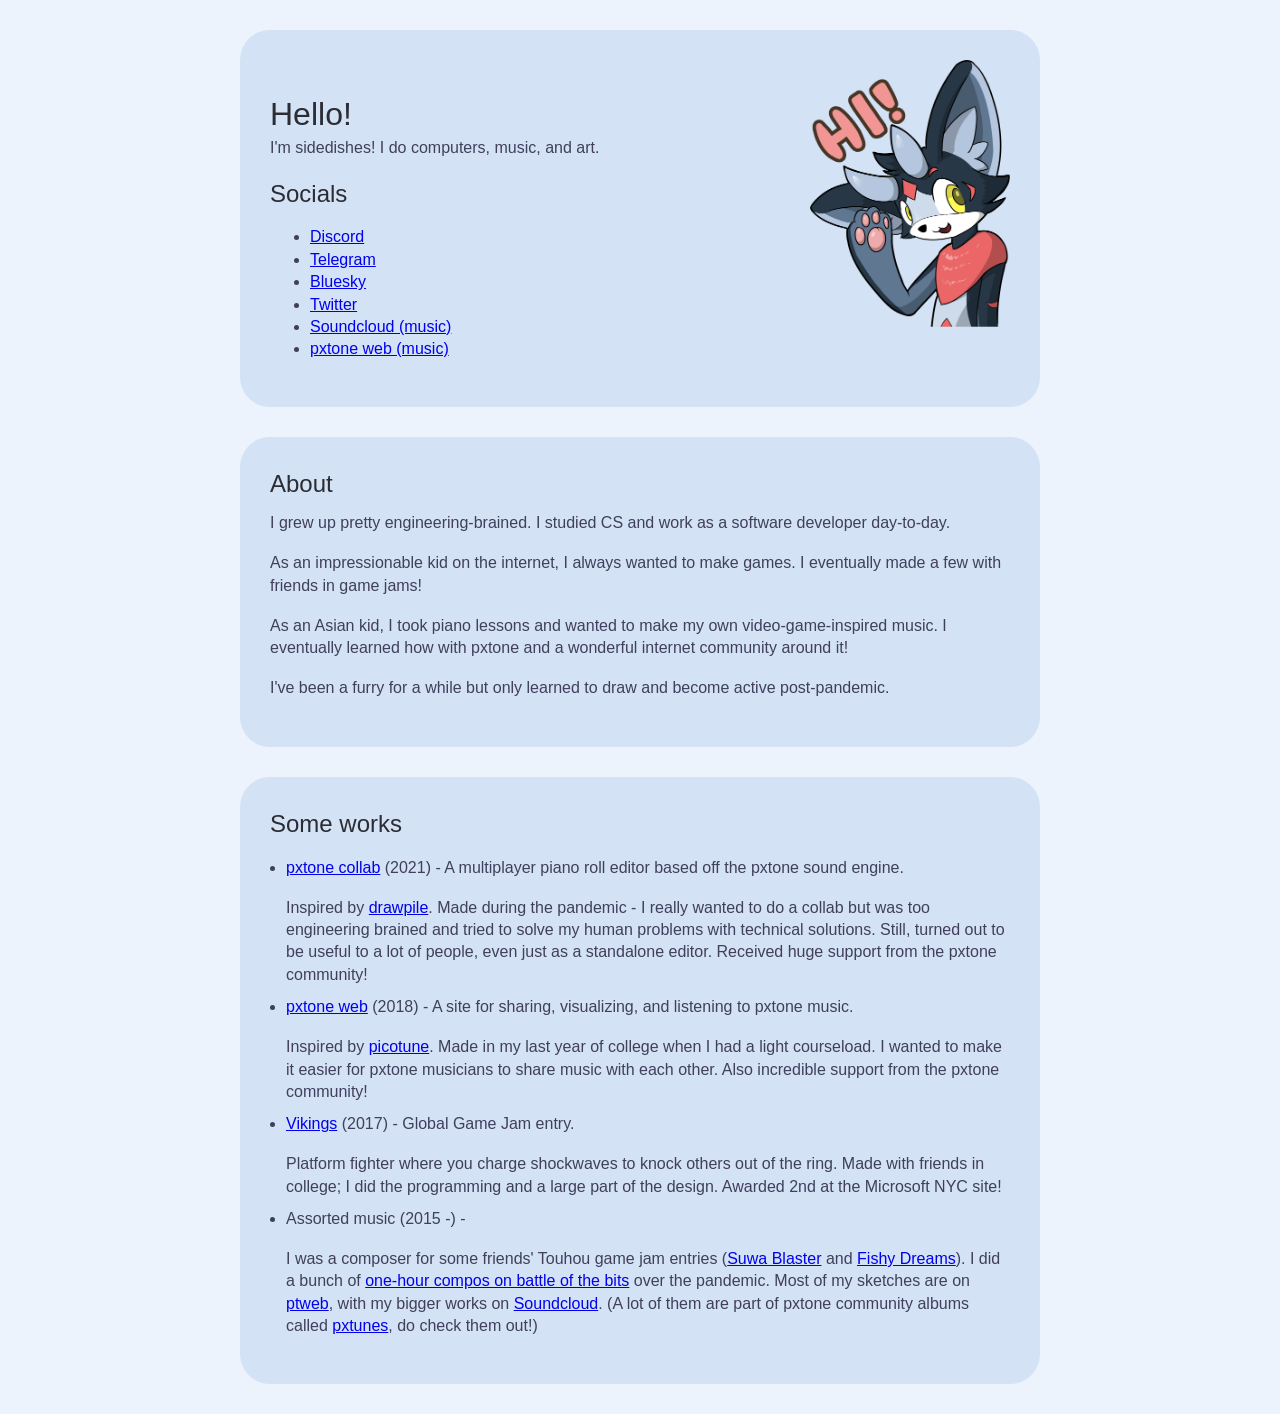
==== docs/index.html @ 81be2547 "mv to docs" ====
<!DOCTYPE html>
<html>

<head>
  <meta charset="UTF-8" />
  <link rel="stylesheet" href="reset.css">
  <link rel="stylesheet" href="index.css">
  <title>sidedishes' site</title>
</head>

<body>
  <div class="grail-side"></div>
  <div class="container">
    <div style="flex:1; min-width:200px">
      <h1>Hello!</h1>
      <p>I'm sidedishes! I do computers, music, and art. </p>

      <h2>Socials</h2>
      <ul>
        <li><a href="https://discord.com/users/sidedishes">Discord</a></li>
        <li><a href="https://t.me/sidedishf">Telegram</a></li>
        <li><a href="https://bsky.app/profile/sidedishes.bsky.social">Bluesky</a></li>
        <li><a href="https://twitter.com/sidedishf">Twitter</a></li>
        <li><a href="https://soundcloud.com/sidedishes">Soundcloud (music)</a></li>
        <li><a href="https://www.ptweb.me/profile/2">pxtone web (music)</a></li>
      </ul>
    </div>

    <img src="./sona.png" style="flex: 1 1; max-width:200px" />
  </div>

  <div class="container">
    <div>
      <h2>About</h2>
      <p>I grew up pretty engineering-brained. I studied CS and work as a software developer day-to-day.</p>

      <p>As an impressionable kid on the internet, I always wanted to make games.
        I eventually made a few with friends in game jams!
      </p>

      <p>As an Asian kid, I took piano lessons and wanted to make my own video-game-inspired music.
        I eventually learned how with pxtone and a wonderful internet community around it!
      </p>

      <p>I've been a furry for a while but only learned to draw and become active post-pandemic.
      </p>
    </div>
  </div>

  <div class="container">
    <div id="projects">
      <h2>Some works</h2>
      <ul>
        <li><p><a class="project-name" href="https://yuxshao.github.io/ptcollab/">pxtone collab</a> (2021) -
          A multiplayer piano roll editor based off the pxtone sound engine.</p>
          Inspired by <a href="https://drawpile.net/">drawpile</a>.
          Made during the pandemic - I really wanted to do a collab but was too engineering brained and tried to solve my human problems with technical solutions.
          Still, turned out to be useful to a lot of people, even just as a standalone editor.
          Received huge support from the pxtone community!
        </li>
        <li><p><a class="project-name" href="https://ptweb.me/">pxtone web</a> (2018) - A site for sharing, visualizing, and listening to pxtone music.</p>
          Inspired by <a href="http://picotune.me/">picotune</a>.
          Made in my last year of college when I had a light courseload.
          I wanted to make it easier for pxtone musicians to share music with each other.
          Also incredible support from the pxtone community!</li>
        <li><p><a class="project-name" href="https://v3.globalgamejam.org/2017/games/vikings">Vikings</a> (2017) - Global Game Jam entry.</p>
          Platform fighter where you charge shockwaves to knock others out of the ring.
          Made with friends in college; I did the programming and a large part of the design.
          Awarded 2nd at the Microsoft NYC site!</li>
          
        <li><p><span class="project-name">Assorted music</span> (2015 -) - </p>
          I was a composer for some friends' Touhou game jam entries (<a href="https://slascoplerd.itch.io/suwa-blaster">Suwa Blaster</a> and <a href="https://iced-lemon.itch.io/fishy-dreams">Fishy Dreams</a>).
          I did a bunch of <a href="https://battleofthebits.com/barracks/Profile/side/">one-hour compos on battle of the bits</a> over the pandemic.
          Most of my sketches are on <a href="https://www.ptweb.me/profile/2">ptweb</a>, with my bigger works on <a href="https://soundcloud.com/sidedishes/tracks">Soundcloud</a>. (A lot of them are part of pxtone community albums called <a href="https://pxtunes.bandcamp.com">pxtunes</a>, do check them out!)
        </li>
      </ul>
    </div>
  </div>
  <div class="grail-side"></div>
</body>

</html>
---- docs/index.css ----
body {
    font-family:sans-serif;
    background-color:rgb(236, 243, 253);
    color:rgb(64, 63, 93)
}

.grail-side {
    flex: 0 1 300px;
}

.container {
    background-color:rgb(211, 226, 244);
    flex: 1 1;
    max-width:800px;
    margin:30px auto;
    padding:30px;
    border-radius:30px;
    display:flex;
    flex-wrap:wrap-reverse;
    justify-content: center;
    align-items:flex-end;
    gap:20px;
}

h1, h2, h3 {
    color:rgb(44, 44, 52)
}

h2 { margin-bottom: 0.5em; }
h1 { margin-top:1em; }

#projects ul { padding-inline-start: 1em;}
#projects li { margin: 10px 0; }
a { text-decoration:underline; }
a:hover { text-decoration:none; }
`.project-name {
font-weight:bold;
}
p {
    margin-bottom:1.1em;
}
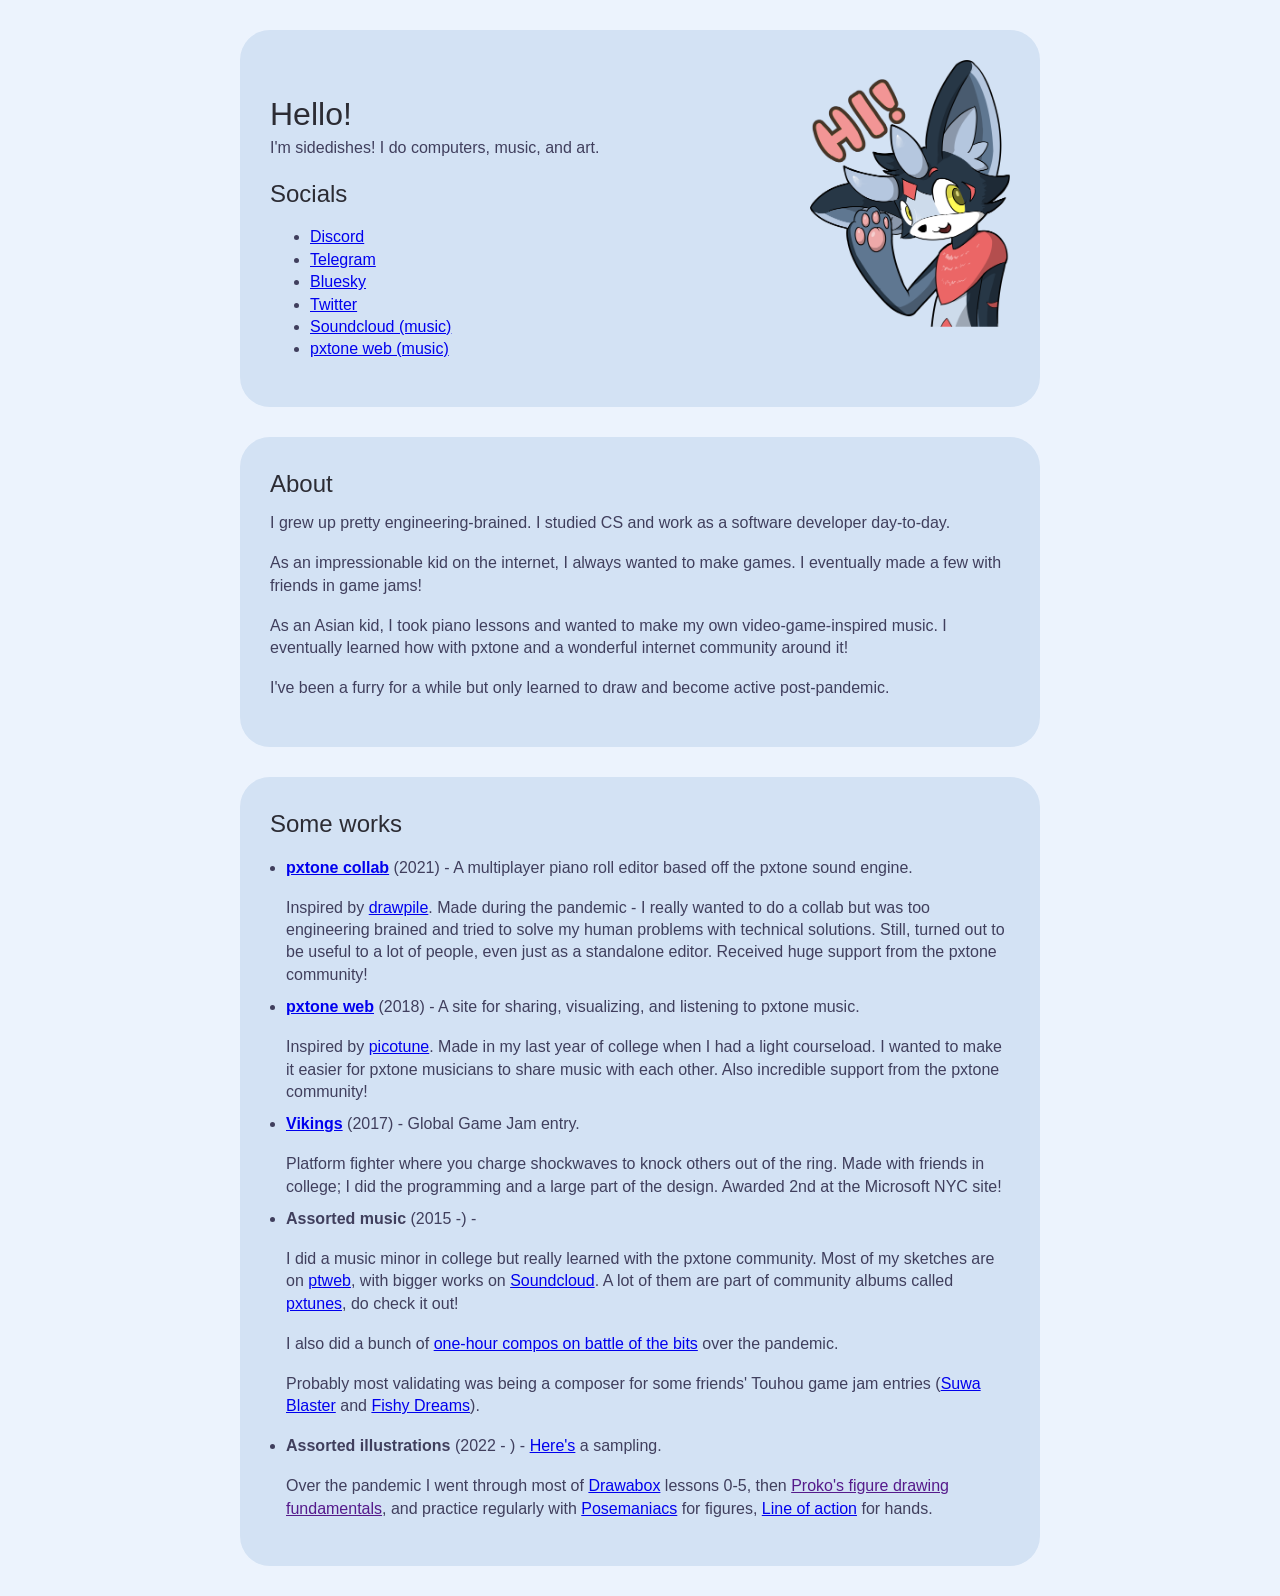
==== commit ca9d645c: "bit more info" ====
--- a/docs/index.html
+++ b/docs/index.html
@@ -51,27 +51,56 @@
     <div id="projects">
       <h2>Some works</h2>
       <ul>
-        <li><p><a class="project-name" href="https://yuxshao.github.io/ptcollab/">pxtone collab</a> (2021) -
-          A multiplayer piano roll editor based off the pxtone sound engine.</p>
+        <li>
+          <p><a class="project-name" href="https://yuxshao.github.io/ptcollab/">pxtone collab</a> (2021) -
+            A multiplayer piano roll editor based off the pxtone sound engine.</p>
           Inspired by <a href="https://drawpile.net/">drawpile</a>.
-          Made during the pandemic - I really wanted to do a collab but was too engineering brained and tried to solve my human problems with technical solutions.
+          Made during the pandemic - I really wanted to do a collab but was too engineering brained and tried to solve
+          my human problems with technical solutions.
           Still, turned out to be useful to a lot of people, even just as a standalone editor.
           Received huge support from the pxtone community!
         </li>
-        <li><p><a class="project-name" href="https://ptweb.me/">pxtone web</a> (2018) - A site for sharing, visualizing, and listening to pxtone music.</p>
+        <li>
+          <p><a class="project-name" href="https://ptweb.me/">pxtone web</a> (2018) - A site for sharing, visualizing,
+            and listening to pxtone music.</p>
           Inspired by <a href="http://picotune.me/">picotune</a>.
           Made in my last year of college when I had a light courseload.
           I wanted to make it easier for pxtone musicians to share music with each other.
-          Also incredible support from the pxtone community!</li>
-        <li><p><a class="project-name" href="https://v3.globalgamejam.org/2017/games/vikings">Vikings</a> (2017) - Global Game Jam entry.</p>
+          Also incredible support from the pxtone community!
+        </li>
+        <li>
+          <p><a class="project-name" href="https://v3.globalgamejam.org/2017/games/vikings">Vikings</a> (2017) - Global
+            Game Jam entry.</p>
           Platform fighter where you charge shockwaves to knock others out of the ring.
           Made with friends in college; I did the programming and a large part of the design.
-          Awarded 2nd at the Microsoft NYC site!</li>
-          
-        <li><p><span class="project-name">Assorted music</span> (2015 -) - </p>
-          I was a composer for some friends' Touhou game jam entries (<a href="https://slascoplerd.itch.io/suwa-blaster">Suwa Blaster</a> and <a href="https://iced-lemon.itch.io/fishy-dreams">Fishy Dreams</a>).
-          I did a bunch of <a href="https://battleofthebits.com/barracks/Profile/side/">one-hour compos on battle of the bits</a> over the pandemic.
-          Most of my sketches are on <a href="https://www.ptweb.me/profile/2">ptweb</a>, with my bigger works on <a href="https://soundcloud.com/sidedishes/tracks">Soundcloud</a>. (A lot of them are part of pxtone community albums called <a href="https://pxtunes.bandcamp.com">pxtunes</a>, do check them out!)
+          Awarded 2nd at the Microsoft NYC site!
+        </li>
+
+        <li>
+          <p><span class="project-name">Assorted music</span> (2015 -) - </p>
+          <p>I did a music minor in college but really learned with the pxtone community.
+            Most of my sketches are on <a href="https://www.ptweb.me/profile/2">ptweb</a>, with bigger works on <a
+              href="https://soundcloud.com/sidedishes/tracks">Soundcloud</a>.
+            A lot of them are part of community albums called <a href="https://pxtunes.bandcamp.com">pxtunes</a>, do
+            check it out!
+          </p>
+          <p>I also did a bunch of <a href="https://battleofthebits.com/barracks/Profile/side/">one-hour compos on
+              battle
+              of the bits</a> over the pandemic.</p>
+          <p>Probably most validating was being a composer for some friends' Touhou game jam entries (<a
+              href="https://slascoplerd.itch.io/suwa-blaster">Suwa Blaster</a> and <a
+              href="https://iced-lemon.itch.io/fishy-dreams">Fishy Dreams</a>).</p>
+
+        </li>
+
+        <li>
+          <p><span class="project-name">Assorted illustrations</span> (2022 - ) - <a
+              href="https://bsky.app/profile/sidedishes.bsky.social/post/3lakkgg6tcc2o">Here's</a> a sampling.</p>
+
+          Over the pandemic I went through most of <a href="https://drawabox.com/">Drawabox</a> lessons 0-5, then <a
+            href="" https://www.proko.com/course/figure-drawing-fundamentals">Proko's figure drawing fundamentals</a>,
+          and practice regularly with <a href="https://www.posemaniacs.com/">Posemaniacs</a> for figures, <a
+            href="https://line-of-action.com/">Line of action</a> for hands.
         </li>
       </ul>
     </div>
--- a/docs/index.css
+++ b/docs/index.css
@@ -33,7 +33,7 @@
 #projects li { margin: 10px 0; }
 a { text-decoration:underline; }
 a:hover { text-decoration:none; }
-`.project-name {
+.project-name {
 font-weight:bold;
 }
 p {
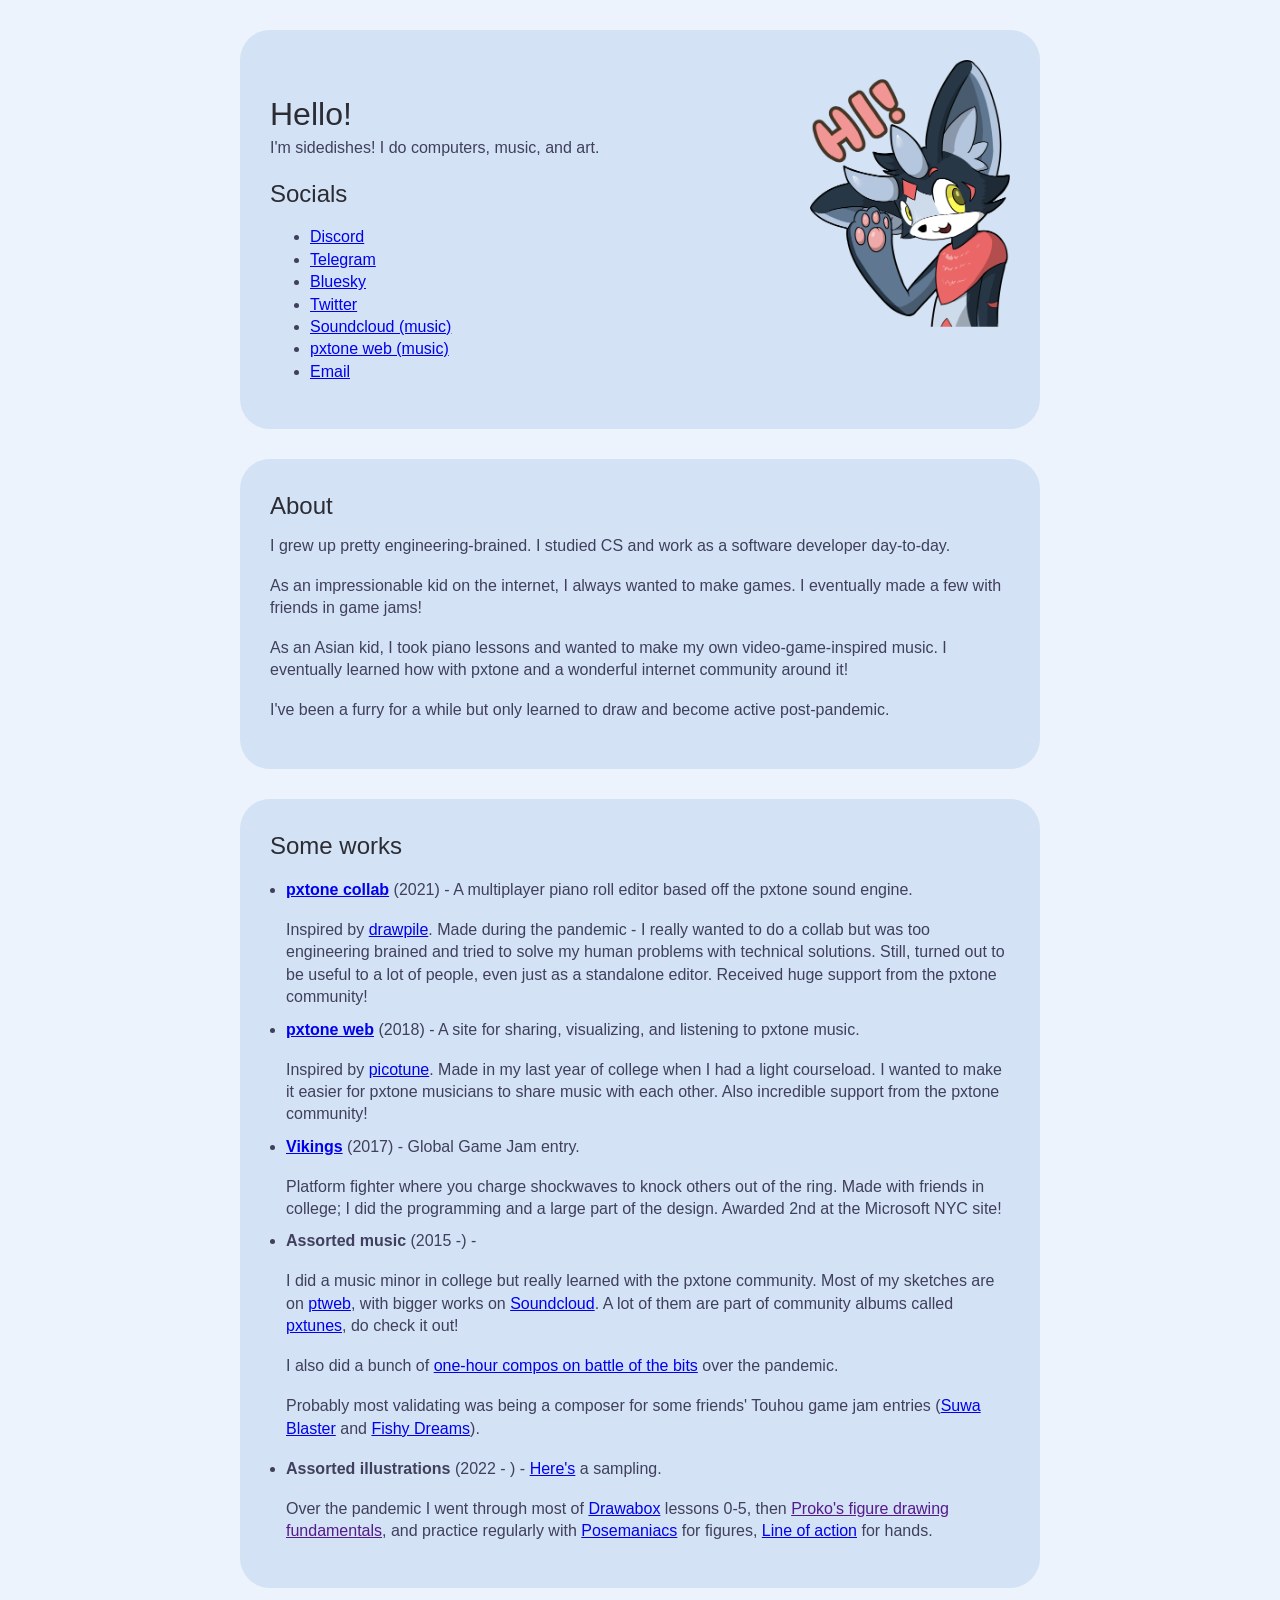
==== commit 525512b8: "add email" ====
--- a/docs/index.html
+++ b/docs/index.html
@@ -23,6 +23,9 @@
         <li><a href="https://twitter.com/sidedishf">Twitter</a></li>
         <li><a href="https://soundcloud.com/sidedishes">Soundcloud (music)</a></li>
         <li><a href="https://www.ptweb.me/profile/2">pxtone web (music)</a></li>
+        <li>
+          <script>document.write('<a href="mailto:'+'m'+'e'+'@'+'s'+'i'+'d'+'e'+'d'+'i'+'s'+'h'+'e'+'s'+'.'+'m'+'e'+'">Email</a>');</script>
+        </li>
       </ul>
     </div>
 
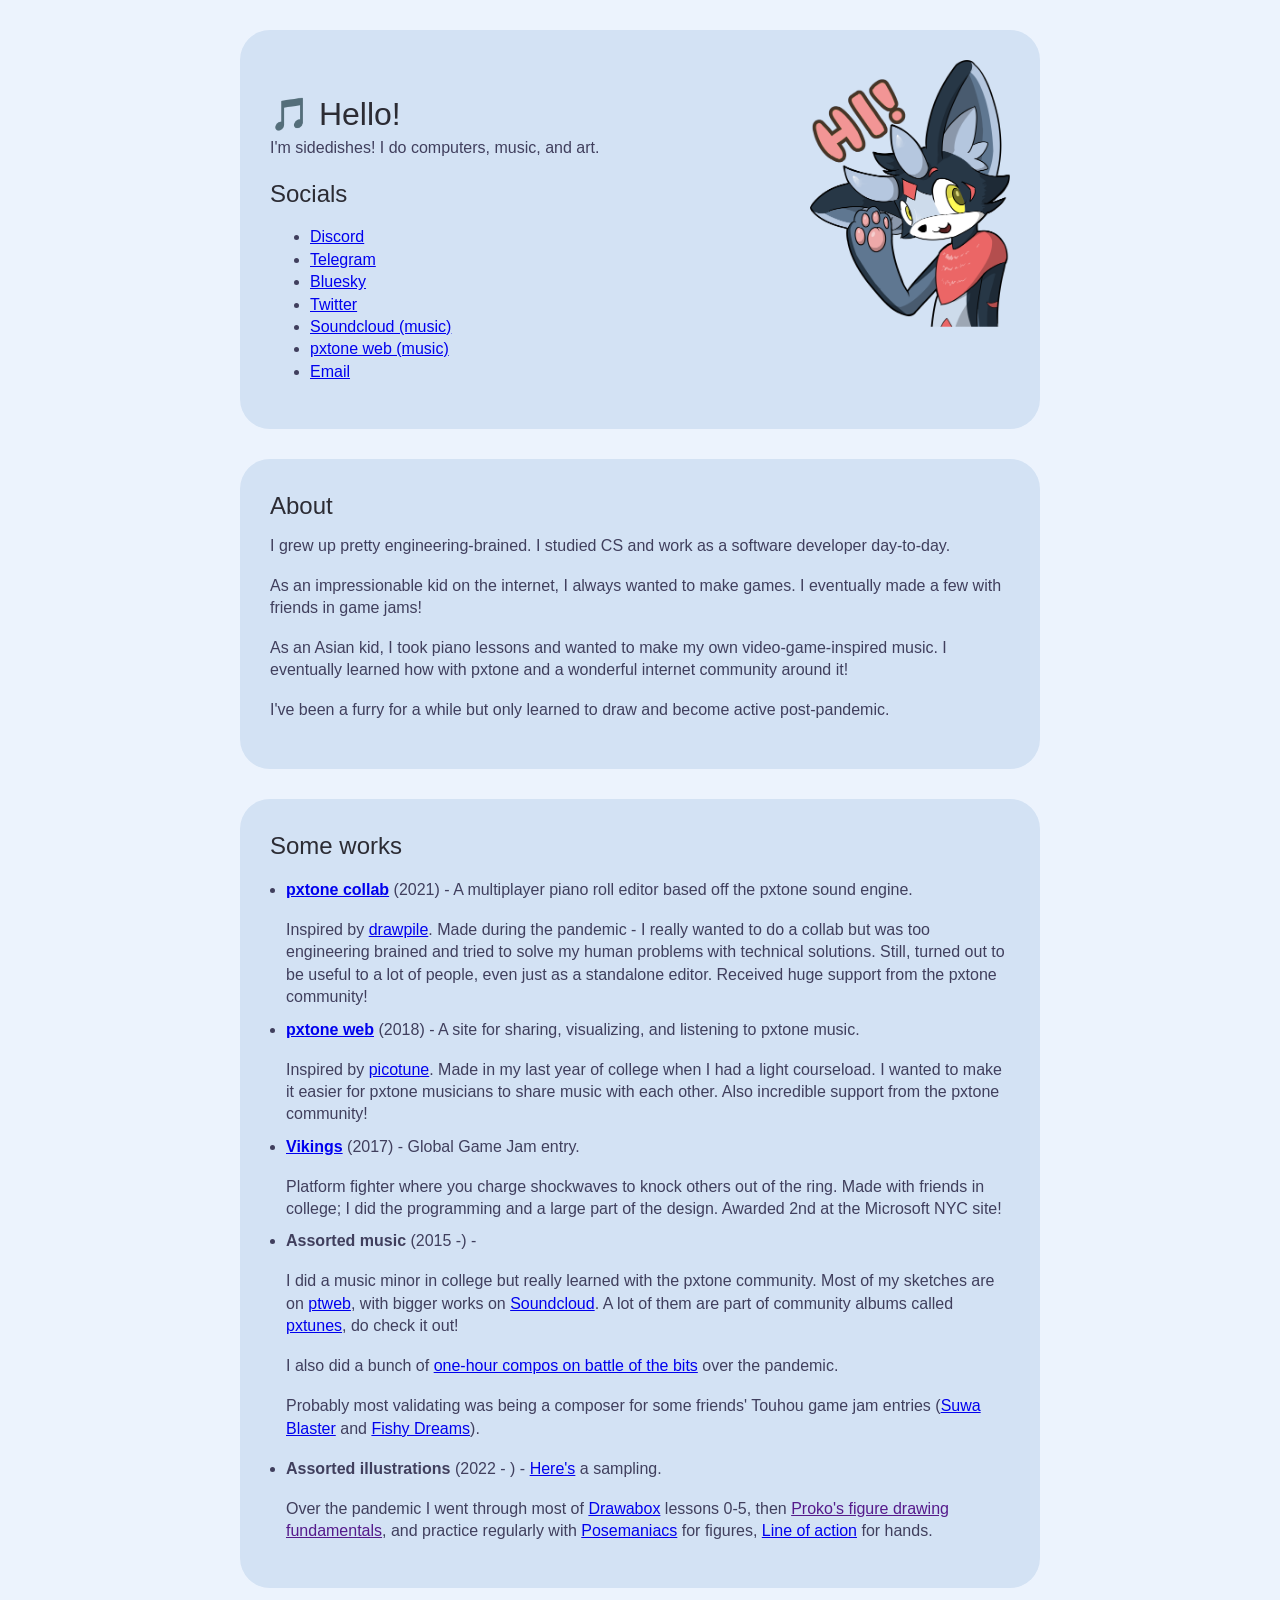
==== commit a884e83b: "music note" ====
--- a/docs/index.html
+++ b/docs/index.html
@@ -12,7 +12,7 @@
   <div class="grail-side"></div>
   <div class="container">
     <div style="flex:1; min-width:200px">
-      <h1>Hello!</h1>
+      <h1>🎵 Hello!</h1>
       <p>I'm sidedishes! I do computers, music, and art. </p>
 
       <h2>Socials</h2>
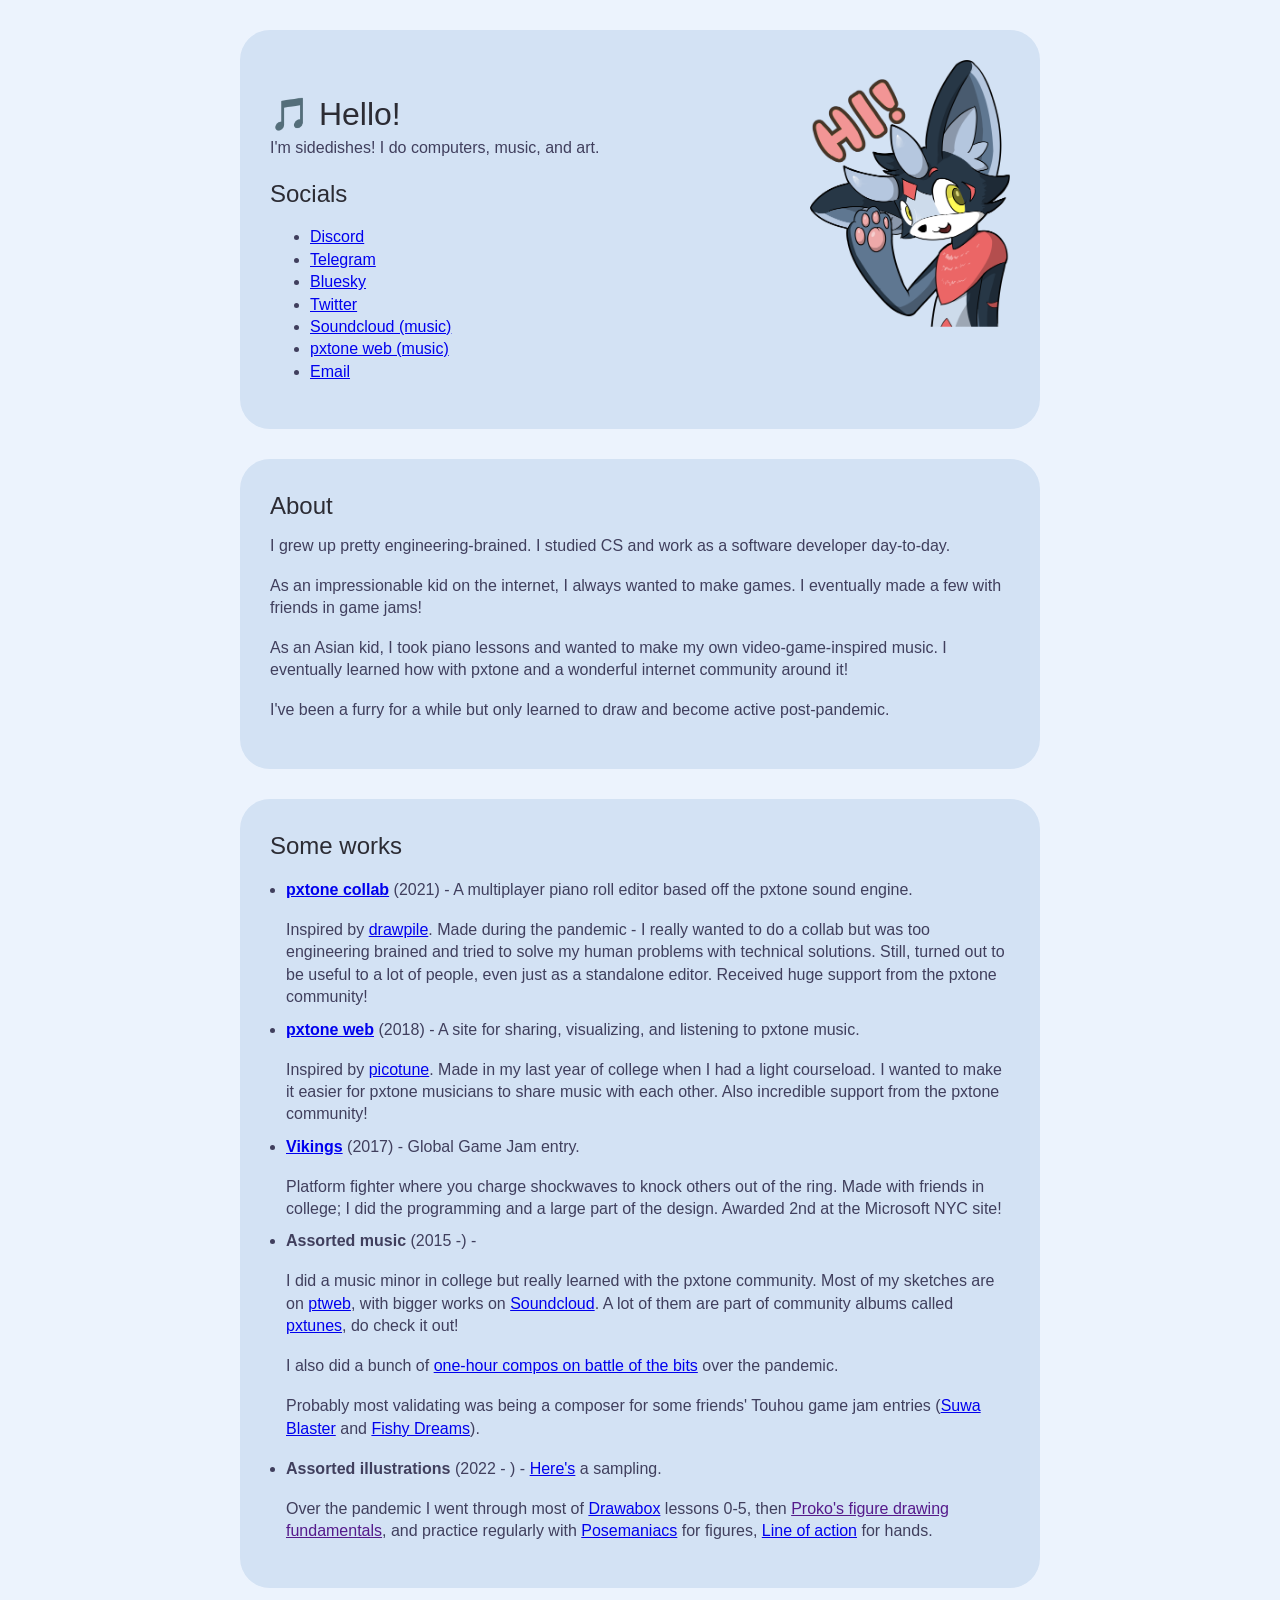
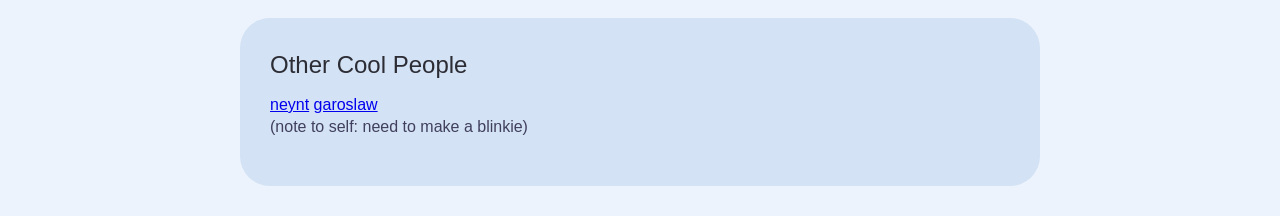
==== commit fddba693: "add webring links" ====
--- a/docs/index.html
+++ b/docs/index.html
@@ -5,6 +5,7 @@
   <meta charset="UTF-8" />
   <link rel="stylesheet" href="reset.css">
   <link rel="stylesheet" href="index.css">
+  <meta name="viewport" content="width=device-width,initial-scale=1">
   <title>sidedishes' site</title>
 </head>
 
@@ -29,7 +30,7 @@
       </ul>
     </div>
 
-    <img src="./sona.png" style="flex: 1 1; max-width:200px" />
+    <img src="./img/sona-head.png" style="flex: 1 1; max-width:200px" />
   </div>
 
   <div class="container">
@@ -108,7 +109,18 @@
       </ul>
     </div>
   </div>
+
+  <div class="container">
+    <div style="width:100%">
+      <h2>Other Cool People</h2>
+      <a href="https://neynt.ca/">neynt</a>
+      <a href="https://garotun.es/">garoslaw</a>
+      <p>(note to self: need to make a blinkie)</p>
+    </div>
+  </div>
+
+
   <div class="grail-side"></div>
 </body>
 
-</html>+</html>
